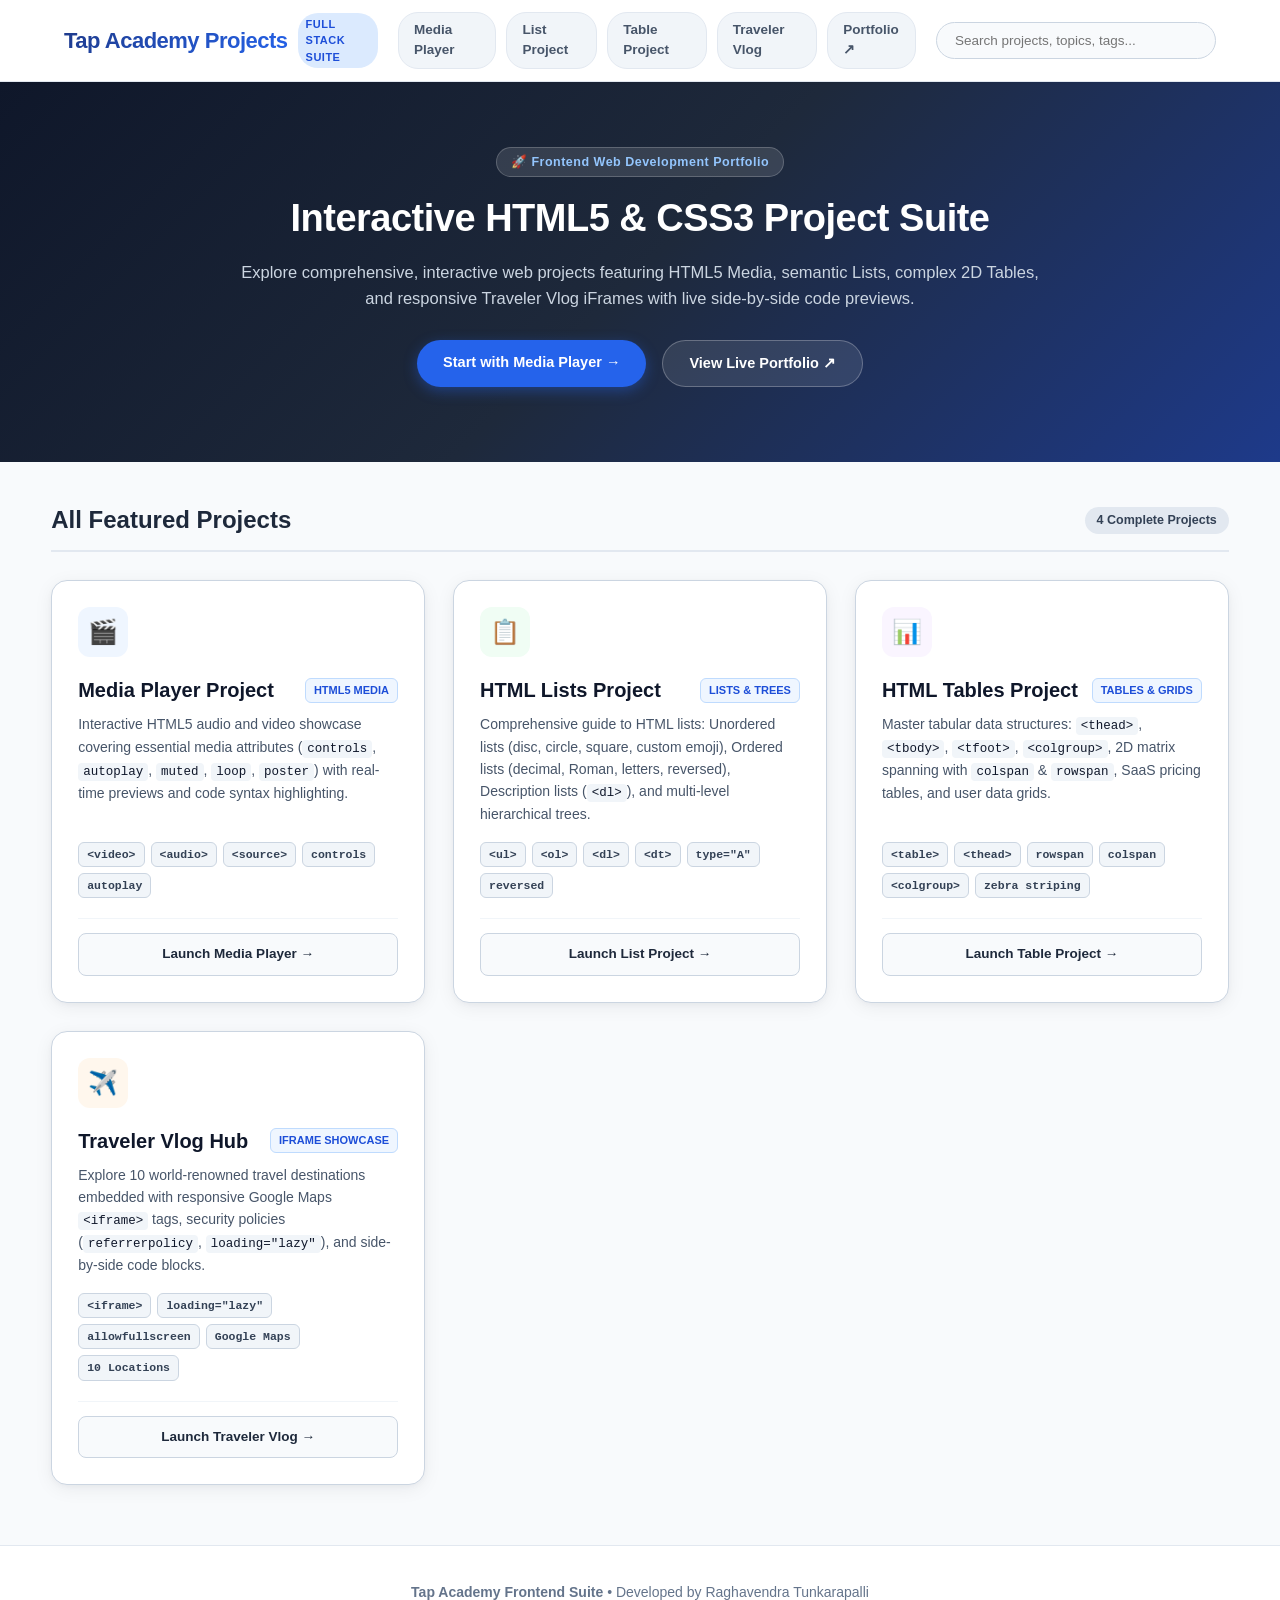
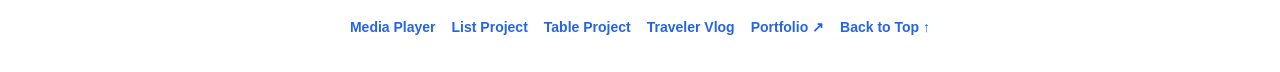
==== index.html @ 3d076fff "Add root portal index.html, vercel.json configuration, and inter-project navigation" ====
<!doctype html>
<html lang="en">

<head>
  <meta charset="UTF-8" />
  <meta name="viewport" content="width=device-width, initial-scale=1.0" />
  <title>Tap Academy Frontend Projects Hub | Raghavendra Tunkarapalli</title>
  <link rel="stylesheet" href="style.css" />
</head>

<body>
  <!-- ===================================================
       HEADER & NAVIGATION BAR
  =================================================== -->
  <nav id="nav">
    <div class="nav-brand">
      <h2>Tap Academy Projects</h2>
      <span class="brand-badge">Full Stack Suite</span>
    </div>

    <ul class="project-nav" aria-label="Projects">
      <li><a href="./Media/index.html">Media Player</a></li>
      <li><a href="./Lists/index.html">List Project</a></li>
      <li><a href="./Tables/index.html">Table Project</a></li>
      <li><a href="./Traveler_Vlog/index.html">Traveler Vlog</a></li>
      <li><a href="https://tunkarapalliraghavendraportfolio.netlify.app/" target="_blank" rel="noopener noreferrer">Portfolio ↗</a></li>
    </ul>

    <div class="search-wrapper">
      <input type="search" id="searchInput" placeholder="Search projects, topics, tags..." />
    </div>
  </nav>

  <!-- ===================================================
       HERO BANNER
  =================================================== -->
  <header class="hero-section">
    <div class="hero-content">
      <span class="hero-pill">🚀 Frontend Web Development Portfolio</span>
      <h1>Interactive HTML5 &amp; CSS3 Project Suite</h1>
      <p>Explore comprehensive, interactive web projects featuring HTML5 Media, semantic Lists, complex 2D Tables, and responsive Traveler Vlog iFrames with live side-by-side code previews.</p>
      <div class="hero-actions">
        <a href="./Media/index.html" class="primary-btn">Start with Media Player →</a>
        <a href="https://tunkarapalliraghavendraportfolio.netlify.app/" target="_blank" rel="noopener noreferrer" class="secondary-btn">View Live Portfolio ↗</a>
      </div>
    </div>
  </header>

  <!-- ===================================================
       MAIN PROJECTS GRID
  =================================================== -->
  <main class="container">
    <div class="section-title-row">
      <h2>All Featured Projects</h2>
      <span class="count-badge">4 Complete Projects</span>
    </div>

    <div class="projects-grid">

      <!-- Project 1: Media Player -->
      <div class="project-card">
        <div class="card-icon" style="background: #eff6ff; color: #2563eb;">🎬</div>
        <div class="card-body">
          <div class="card-header-row">
            <h3>Media Player Project</h3>
            <span class="tag-status">HTML5 Media</span>
          </div>
          <p>Interactive HTML5 audio and video showcase covering essential media attributes (<code>controls</code>, <code>autoplay</code>, <code>muted</code>, <code>loop</code>, <code>poster</code>) with real-time previews and code syntax highlighting.</p>
          <div class="card-tags">
            <span>&lt;video&gt;</span>
            <span>&lt;audio&gt;</span>
            <span>&lt;source&gt;</span>
            <span>controls</span>
            <span>autoplay</span>
          </div>
        </div>
        <div class="card-footer">
          <a href="./Media/index.html" class="launch-btn">Launch Media Player →</a>
        </div>
      </div>

      <!-- Project 2: Lists Project -->
      <div class="project-card">
        <div class="card-icon" style="background: #f0fdf4; color: #16a34a;">📋</div>
        <div class="card-body">
          <div class="card-header-row">
            <h3>HTML Lists Project</h3>
            <span class="tag-status">Lists &amp; Trees</span>
          </div>
          <p>Comprehensive guide to HTML lists: Unordered lists (disc, circle, square, custom emoji), Ordered lists (decimal, Roman, letters, reversed), Description lists (<code>&lt;dl&gt;</code>), and multi-level hierarchical trees.</p>
          <div class="card-tags">
            <span>&lt;ul&gt;</span>
            <span>&lt;ol&gt;</span>
            <span>&lt;dl&gt;</span>
            <span>&lt;dt&gt;</span>
            <span>type="A"</span>
            <span>reversed</span>
          </div>
        </div>
        <div class="card-footer">
          <a href="./Lists/index.html" class="launch-btn">Launch List Project →</a>
        </div>
      </div>

      <!-- Project 3: Tables Project -->
      <div class="project-card">
        <div class="card-icon" style="background: #faf5ff; color: #9333ea;">📊</div>
        <div class="card-body">
          <div class="card-header-row">
            <h3>HTML Tables Project</h3>
            <span class="tag-status">Tables &amp; Grids</span>
          </div>
          <p>Master tabular data structures: <code>&lt;thead&gt;</code>, <code>&lt;tbody&gt;</code>, <code>&lt;tfoot&gt;</code>, <code>&lt;colgroup&gt;</code>, 2D matrix spanning with <code>colspan</code> &amp; <code>rowspan</code>, SaaS pricing tables, and user data grids.</p>
          <div class="card-tags">
            <span>&lt;table&gt;</span>
            <span>&lt;thead&gt;</span>
            <span>rowspan</span>
            <span>colspan</span>
            <span>&lt;colgroup&gt;</span>
            <span>zebra striping</span>
          </div>
        </div>
        <div class="card-footer">
          <a href="./Tables/index.html" class="launch-btn">Launch Table Project →</a>
        </div>
      </div>

      <!-- Project 4: Traveler Vlog -->
      <div class="project-card">
        <div class="card-icon" style="background: #fff7ed; color: #ea580c;">✈️</div>
        <div class="card-body">
          <div class="card-header-row">
            <h3>Traveler Vlog Hub</h3>
            <span class="tag-status">iFrame Showcase</span>
          </div>
          <p>Explore 10 world-renowned travel destinations embedded with responsive Google Maps <code>&lt;iframe&gt;</code> tags, security policies (<code>referrerpolicy</code>, <code>loading="lazy"</code>), and side-by-side code blocks.</p>
          <div class="card-tags">
            <span>&lt;iframe&gt;</span>
            <span>loading="lazy"</span>
            <span>allowfullscreen</span>
            <span>Google Maps</span>
            <span>10 Locations</span>
          </div>
        </div>
        <div class="card-footer">
          <a href="./Traveler_Vlog/index.html" class="launch-btn">Launch Traveler Vlog →</a>
        </div>
      </div>

    </div>
  </main>

  <!-- ===================================================
       FOOTER
  =================================================== -->
  <footer class="site-footer">
    <div class="footer-content">
      <p><strong>Tap Academy Frontend Suite</strong> • Developed by Raghavendra Tunkarapalli</p>
      <div class="footer-links">
        <a href="./Media/index.html">Media Player</a>
        <a href="./Lists/index.html">List Project</a>
        <a href="./Tables/index.html">Table Project</a>
        <a href="./Traveler_Vlog/index.html">Traveler Vlog</a>
        <a href="https://tunkarapalliraghavendraportfolio.netlify.app/" target="_blank" rel="noopener noreferrer">Portfolio ↗</a>
        <a href="#nav">Back to Top ↑</a>
      </div>
    </div>
  </footer>

  <!-- ===================================================
       CLIENT-SIDE SEARCH SCRIPT
  =================================================== -->
  <script>
    const searchInput = document.getElementById('searchInput');
    const projectCards = document.querySelectorAll('.project-card');

    searchInput.addEventListener('input', function () {
      const query = this.value.trim().toLowerCase();

      projectCards.forEach(card => {
        const text = card.innerText.toLowerCase();
        if (query === '' || text.includes(query)) {
          card.style.display = '';
        } else {
          card.style.display = 'none';
        }
      });
    });
  </script>
</body>

</html>
---- style.css ----
/* ===================================================
   ROOT PORTAL THEME & DESIGN SYSTEM
=================================================== */

:root {
    --bg-main: #f8fafc;
    --bg-surface: #ffffff;
    --card-border: #e2e8f0;
    --text-primary: #0f172a;
    --text-secondary: #475569;
    --accent-primary: #2563eb;
    --accent-gradient: linear-gradient(135deg, #1e3a8a 0%, #2563eb 100%);
    --shadow-sm: 0 1px 3px rgba(15, 23, 42, 0.06);
    --shadow-md: 0 4px 20px -2px rgba(15, 23, 42, 0.08), 0 2px 6px -1px rgba(15, 23, 42, 0.04);
    --shadow-lg: 0 12px 32px -4px rgba(15, 23, 42, 0.12);
}

* {
    box-sizing: border-box;
}

body {
    margin: 0;
    padding: 0;
    font-family: -apple-system, BlinkMacSystemFont, "Segoe UI", Roboto, "Inter", Helvetica, Arial, sans-serif;
    background-color: var(--bg-main);
    color: var(--text-primary);
    overflow-x: hidden;
    line-height: 1.5;
}

/* ===================================================
   NAVIGATION & BRANDING
=================================================== */

#nav {
    min-height: 72px;
    display: flex;
    align-items: center;
    justify-content: space-between;
    gap: 20px;
    padding: 12px 5%;
    background-color: rgba(255, 255, 255, 0.92);
    backdrop-filter: blur(12px);
    border-bottom: 1px solid #e2e8f0;
    position: sticky;
    top: 0;
    z-index: 1000;
    box-shadow: var(--shadow-sm);
}

.nav-brand {
    display: flex;
    align-items: center;
    gap: 10px;
}

#nav h2 {
    margin: 0;
    font-size: 22px;
    font-weight: 800;
    letter-spacing: -0.5px;
    background: var(--accent-gradient);
    -webkit-background-clip: text;
    -webkit-text-fill-color: transparent;
    white-space: nowrap;
}

.brand-badge {
    background: #dbeafe;
    color: #1d4ed8;
    font-size: 11px;
    font-weight: 700;
    padding: 3px 8px;
    border-radius: 20px;
    letter-spacing: 0.5px;
    text-transform: uppercase;
}

.project-nav {
    margin: 0;
    padding: 0;
    list-style: none;
    display: flex;
    align-items: center;
    gap: 10px;
}

.project-nav li a {
    display: inline-block;
    padding: 7px 15px;
    border-radius: 20px;
    font-size: 13.5px;
    font-weight: 600;
    text-decoration: none;
    color: #475569;
    background-color: #f1f5f9;
    border: 1px solid #e2e8f0;
    transition: all 0.2s ease;
}

.project-nav li a:hover {
    color: var(--accent-primary);
    background-color: #e0e7ff;
    border-color: #c7d2fe;
    transform: translateY(-1px);
}

.search-wrapper {
    position: relative;
}

#nav input[type="search"] {
    width: 280px;
    max-width: 100%;
    padding: 10px 18px;
    border: 1px solid #cbd5e1;
    border-radius: 30px;
    outline: none;
    font-size: 13.5px;
    color: var(--text-primary);
    background-color: #f8fafc;
    transition: all 0.25s ease;
}

#nav input[type="search"]:focus {
    border-color: var(--accent-primary);
    background-color: #ffffff;
    box-shadow: 0 0 0 4px rgba(37, 99, 235, 0.14);
}

/* ===================================================
   HERO BANNER
=================================================== */

.hero-section {
    background: linear-gradient(135deg, #0f172a 0%, #1e293b 50%, #1e3a8a 100%);
    color: #ffffff;
    padding: 65px 5% 75px 5%;
    text-align: center;
    position: relative;
}

.hero-content {
    max-width: 820px;
    margin: 0 auto;
}

.hero-pill {
    display: inline-block;
    background: rgba(255, 255, 255, 0.12);
    border: 1px solid rgba(255, 255, 255, 0.2);
    color: #93c5fd;
    font-size: 12.5px;
    font-weight: 700;
    padding: 5px 14px;
    border-radius: 20px;
    margin-bottom: 18px;
    letter-spacing: 0.5px;
}

.hero-section h1 {
    font-size: 38px;
    font-weight: 800;
    line-height: 1.25;
    margin: 0 0 16px 0;
    letter-spacing: -0.5px;
}

.hero-section p {
    font-size: 16.5px;
    line-height: 1.6;
    color: #cbd5e1;
    margin: 0 0 28px 0;
}

.hero-actions {
    display: flex;
    justify-content: center;
    gap: 16px;
    flex-wrap: wrap;
}

.primary-btn,
.secondary-btn {
    display: inline-block;
    padding: 12px 26px;
    border-radius: 30px;
    font-weight: 700;
    font-size: 14.5px;
    text-decoration: none;
    transition: all 0.2s ease;
}

.primary-btn {
    background: #2563eb;
    color: #ffffff;
    box-shadow: 0 4px 14px rgba(37, 99, 235, 0.4);
}

.primary-btn:hover {
    background: #1d4ed8;
    transform: translateY(-2px);
    box-shadow: 0 6px 20px rgba(37, 99, 235, 0.5);
}

.secondary-btn {
    background: rgba(255, 255, 255, 0.1);
    color: #ffffff;
    border: 1px solid rgba(255, 255, 255, 0.25);
}

.secondary-btn:hover {
    background: rgba(255, 255, 255, 0.2);
    transform: translateY(-2px);
}

/* ===================================================
   MAIN CONTAINER & GRID
=================================================== */

.container {
    width: 92%;
    max-width: 1280px;
    margin: 40px auto 60px auto;
}

.section-title-row {
    display: flex;
    align-items: center;
    justify-content: space-between;
    margin-bottom: 28px;
    border-bottom: 2px solid #e2e8f0;
    padding-bottom: 12px;
}

.section-title-row h2 {
    margin: 0;
    font-size: 24px;
    font-weight: 800;
    color: #1e293b;
}

.count-badge {
    background: #e2e8f0;
    color: #334155;
    font-size: 12.5px;
    font-weight: 700;
    padding: 4px 12px;
    border-radius: 20px;
}

.projects-grid {
    display: grid;
    grid-template-columns: repeat(auto-fit, minmax(320px, 1fr));
    gap: 28px;
}

/* Project Card */
.project-card {
    background: #ffffff;
    border: 1px solid #cbd5e1;
    border-radius: 16px;
    padding: 26px;
    display: flex;
    flex-direction: column;
    box-shadow: var(--shadow-md);
    transition: transform 0.25s ease, box-shadow 0.25s ease, border-color 0.25s ease;
    position: relative;
}

.project-card:hover {
    transform: translateY(-4px);
    box-shadow: var(--shadow-lg);
    border-color: #93c5fd;
}

.card-icon {
    width: 50px;
    height: 50px;
    border-radius: 12px;
    font-size: 24px;
    display: flex;
    align-items: center;
    justify-content: center;
    margin-bottom: 18px;
}

.card-body {
    flex: 1;
    display: flex;
    flex-direction: column;
}

.card-header-row {
    display: flex;
    align-items: center;
    justify-content: space-between;
    margin-bottom: 8px;
}

.card-header-row h3 {
    margin: 0;
    font-size: 20px;
    font-weight: 700;
    color: #0f172a;
}

.tag-status {
    background: #eff6ff;
    color: #1d4ed8;
    border: 1px solid #bfdbfe;
    font-size: 11px;
    font-weight: 700;
    padding: 3px 8px;
    border-radius: 6px;
    text-transform: uppercase;
}

.project-card p {
    font-size: 14px;
    line-height: 1.6;
    color: #475569;
    margin: 0 0 16px 0;
}

.project-card p code {
    background: #f1f5f9;
    padding: 2px 5px;
    border-radius: 4px;
    font-family: 'Consolas', monospace;
    font-size: 12.5px;
    color: #0f172a;
}

.card-tags {
    display: flex;
    flex-wrap: wrap;
    gap: 6px;
    margin-bottom: 20px;
    margin-top: auto;
}

.card-tags span {
    background: #f1f5f9;
    border: 1px solid #cbd5e1;
    color: #334155;
    font-family: 'Consolas', monospace;
    font-size: 11.5px;
    font-weight: 600;
    padding: 3px 8px;
    border-radius: 6px;
}

.card-footer {
    padding-top: 14px;
    border-top: 1px solid #f1f5f9;
}

.launch-btn {
    display: block;
    width: 100%;
    text-align: center;
    padding: 10px;
    background: #f8fafc;
    border: 1px solid #cbd5e1;
    color: #1e293b;
    border-radius: 8px;
    font-weight: 700;
    font-size: 13.5px;
    text-decoration: none;
    transition: all 0.2s ease;
}

.launch-btn:hover {
    background: var(--accent-primary);
    color: #ffffff;
    border-color: var(--accent-primary);
    box-shadow: 0 2px 8px rgba(37, 99, 235, 0.3);
}

/* ===================================================
   FOOTER
=================================================== */

.site-footer {
    background: #ffffff;
    border-top: 1px solid #e2e8f0;
    padding: 36px 5%;
    text-align: center;
    color: #64748b;
    font-size: 14px;
}

.footer-content {
    max-width: 1280px;
    margin: 0 auto;
    display: flex;
    flex-direction: column;
    gap: 14px;
    align-items: center;
}

.footer-content p {
    margin: 0;
}

.footer-links {
    display: flex;
    gap: 16px;
    flex-wrap: wrap;
    justify-content: center;
}

.footer-links a {
    color: #2563eb;
    text-decoration: none;
    font-weight: 600;
}

.footer-links a:hover {
    text-decoration: underline;
}

/* ===================================================
   RESPONSIVE BREAKPOINTS
=================================================== */

@media (max-width: 1024px) {
    #nav {
        flex-wrap: wrap;
        padding: 12px 4%;
    }

    .search-wrapper {
        width: 100%;
        order: 3;
    }

    #nav input[type="search"] {
        width: 100%;
    }

    .hero-section h1 {
        font-size: 32px;
    }
}

@media (max-width: 768px) {
    #nav {
        padding: 10px 16px;
        min-height: 60px;
    }

    #nav h2 {
        font-size: 19px;
    }

    .brand-badge {
        display: none;
    }

    .hero-section {
        padding: 45px 5% 55px 5%;
    }

    .hero-section h1 {
        font-size: 26px;
    }

    .hero-section p {
        font-size: 15px;
    }

    .projects-grid {
        grid-template-columns: 1fr;
    }
}
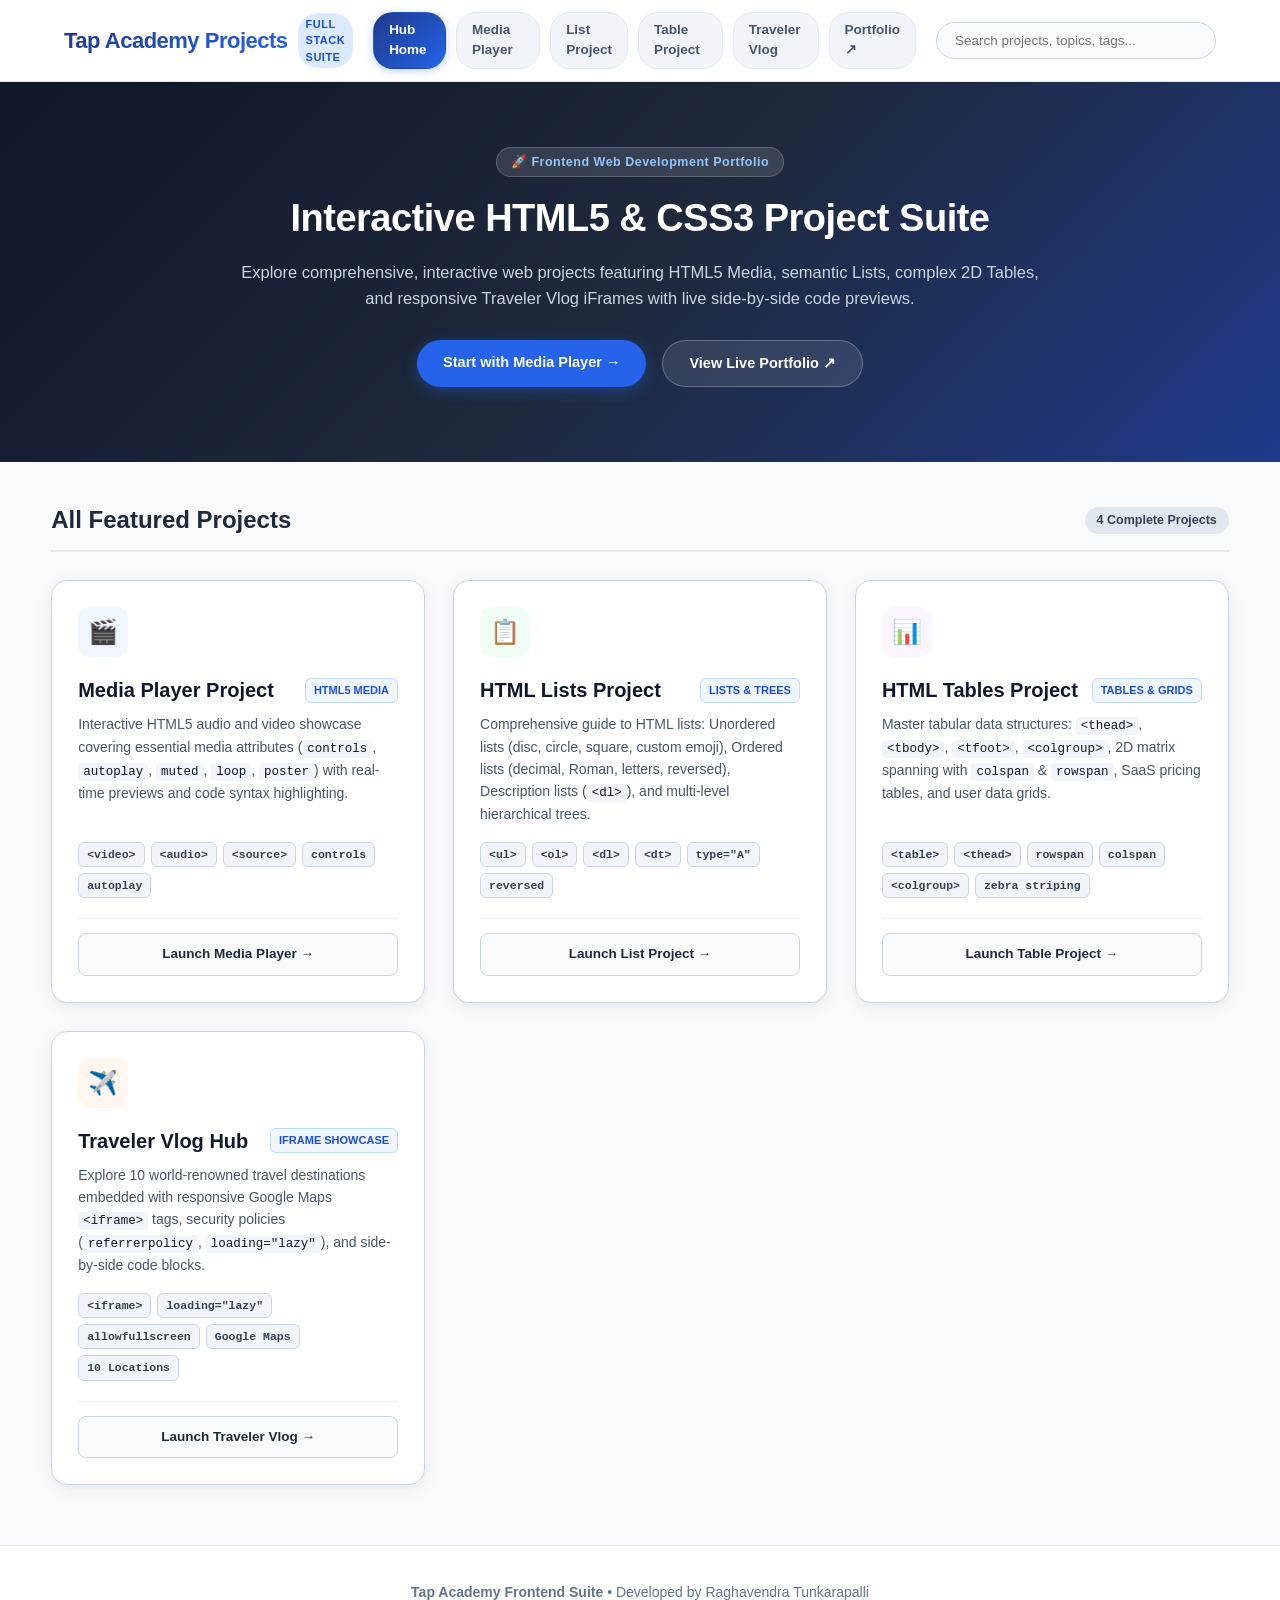
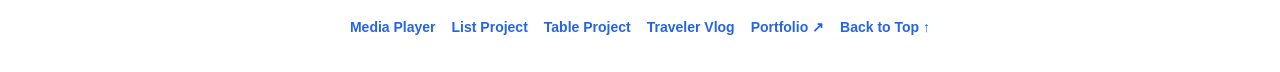
==== commit 0472cb0b: "Standardize navigation bar styling, height, brand badge, and pill links across all projects" ====
--- a/index.html
+++ b/index.html
@@ -19,6 +19,7 @@
     </div>
 
     <ul class="project-nav" aria-label="Projects">
+      <li><a href="./index.html" aria-current="page">Hub Home</a></li>
       <li><a href="./Media/index.html">Media Player</a></li>
       <li><a href="./Lists/index.html">List Project</a></li>
       <li><a href="./Tables/index.html">Table Project</a></li>
--- a/style.css
+++ b/style.css
@@ -106,6 +106,13 @@
     transform: translateY(-1px);
 }
 
+.project-nav li a[aria-current="page"] {
+    color: #ffffff;
+    background: var(--accent-gradient);
+    border-color: transparent;
+    box-shadow: 0 2px 8px rgba(37, 99, 235, 0.3);
+}
+
 .search-wrapper {
     position: relative;
 }
